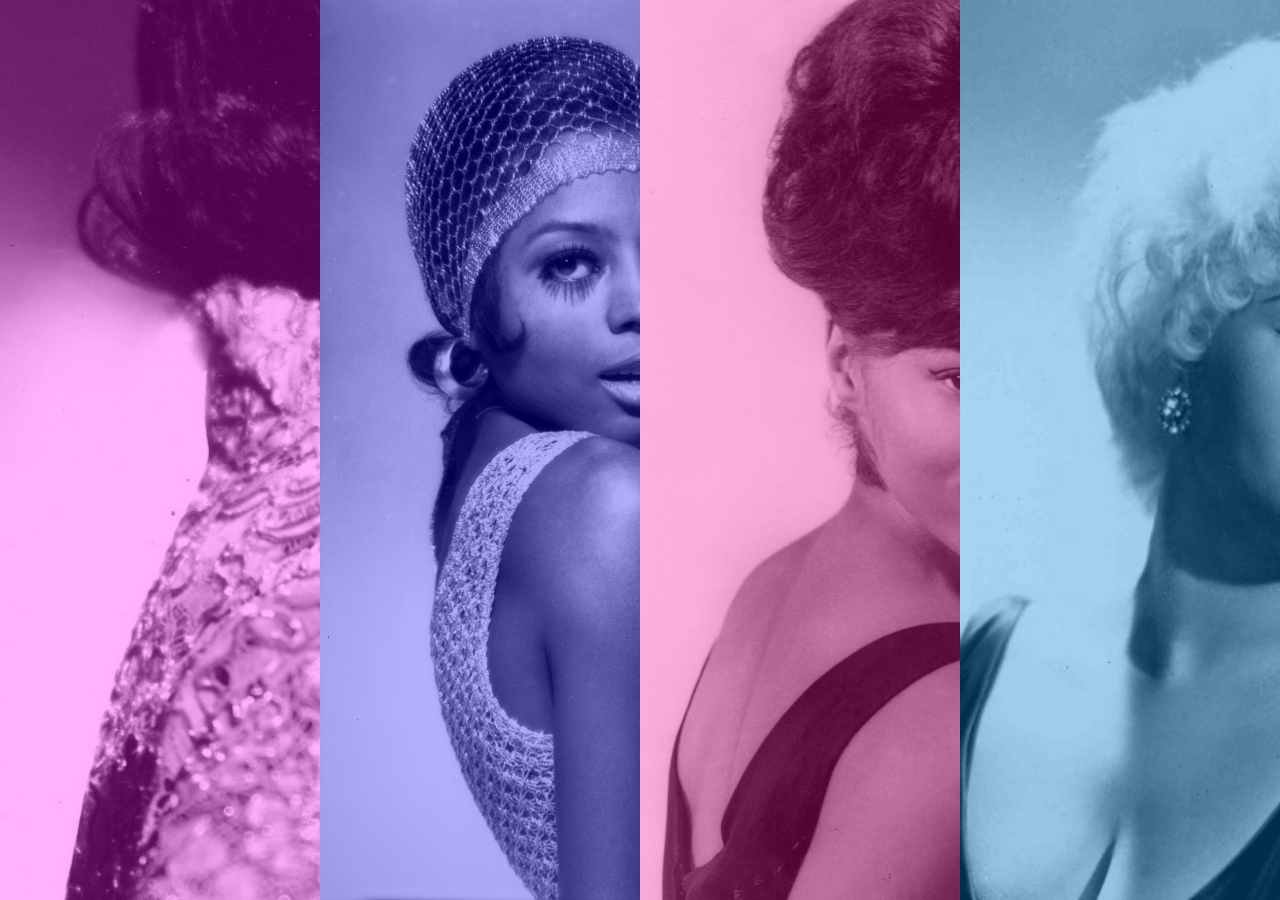
==== index.html @ ee01ff17 "first commit" ====
<!DOCTYPE html>
<html lang="es">
<head>
    <meta charset="UTF-8">
    <title>portada</title>
    <link rel="stylesheet" href="css/estilos2.css">
</head>
<body>

<section id="aretha">
    <div  class="c1"></div>
</section>
<section id="diana">
    <div class="c2"></div>
</section>
<section id="dionne">
    <div class="c3"></div>
</section>
<section id="etta">
    <div  class="c4"></div>
</section>
</body>
</html>
---- css/estilos2.css ----
section{
    position: absolute;
    width: 25%;
    height: 100%;
    top: 0;
    left: 0;
    background-size: cover;
    background-repeat: no-repeat;
}

#aretha{
    background-image: url("../img/aretha.jpg");
}
#aretha:hover{
    transition: 1s;
    height: 150%;
    top: -50%;
}

#diana{
    left: 25%;
    background-image: url("../img/diana.jpg");
}
#diana:hover{
    transition: 1s;
    height: 150%;
    top: -50%;
}
#dionne{
    left: 50%;
    background-image: url("../img/dionne.jpg");
}
#dionne:hover{
    transition: 1s;
    height: 150%;
    top: -50%;
}
#etta{
    left: 75%;
    background-image: url("../img/etta.jpg");
}
#etta:hover{
    transition: 1s;
    height: 150%;
    top: -50%;
}

div{
    position: static;
    top: 0;
    left: 0;
    width: 100%;
    height: 100%;
}
.c1{
    background-color: rgba(255,0,255,.3);
}
.c2{
    background-color: rgba(0,0,255,.3);
}
.c3{
    background-color: rgba(255,0,153,.3);
}
.c4{
    background-color: rgba(0,153,255,.3);
}
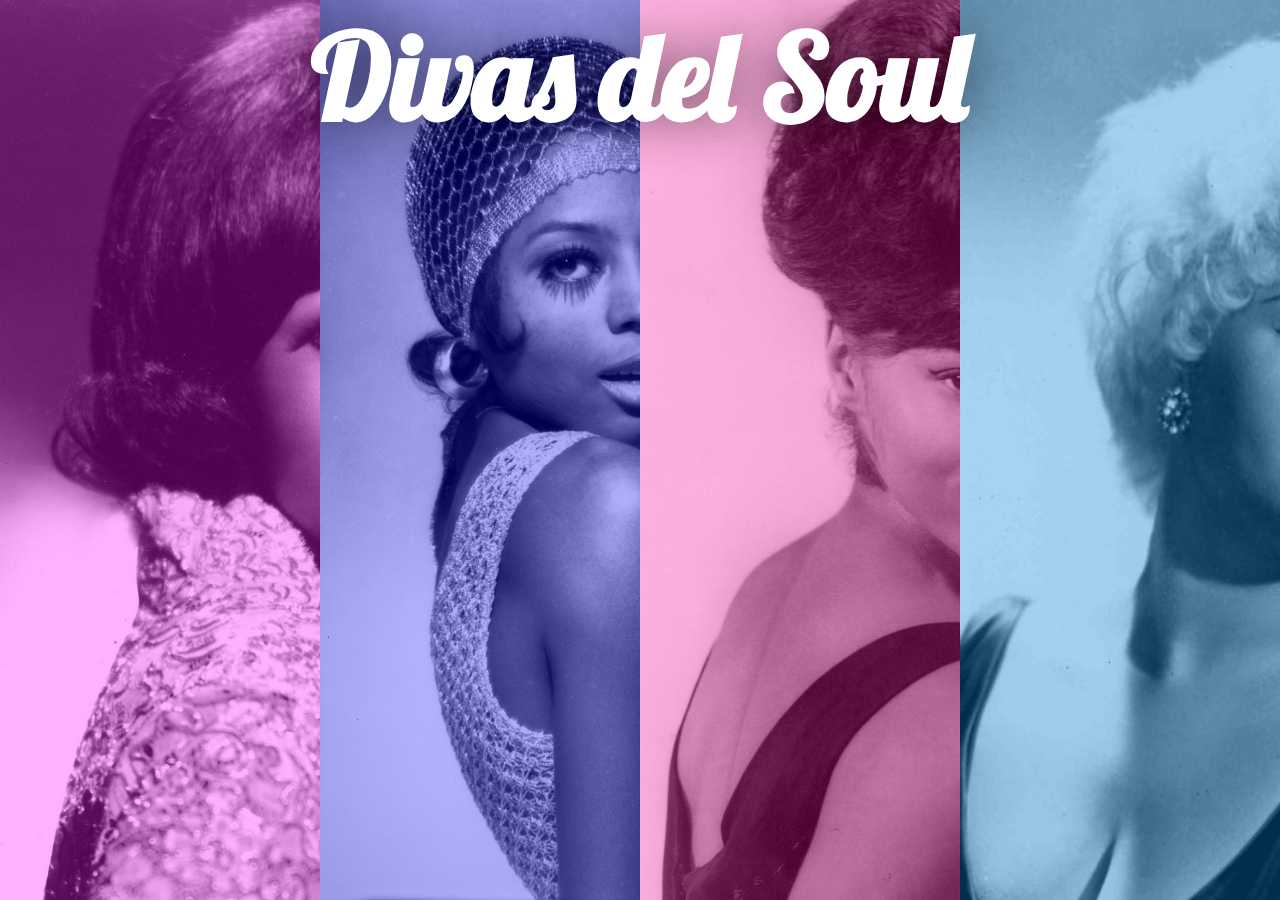
==== commit a3e2359b: "up" ====
--- a/index.html
+++ b/index.html
@@ -6,7 +6,9 @@
     <link rel="stylesheet" href="css/estilos2.css">
 </head>
 <body>
-
+<main>
+    <h1>Divas del Soul</h1>
+</main>
 <section id="aretha">
     <div  class="c1"></div>
 </section>
@@ -19,5 +21,8 @@
 <section id="etta">
     <div  class="c4"></div>
 </section>
+
+<script src="js/jquery-3.3.1.min.js"></script>
+<script src="js/accion2.js"></script>
 </body>
 </html>--- a/css/estilos2.css
+++ b/css/estilos2.css
@@ -1,3 +1,5 @@
+@import url('https://fonts.googleapis.com/css?family=Lobster|Open+Sans:400,700i,800');
+
 
 section{
     position: absolute;
@@ -64,4 +66,21 @@
 }
 .c4{
     background-color: rgba(0,153,255,.3);
+}
+
+main{
+    position: absolute;
+    height: 150px;
+    width: 100%;
+    top: 0;
+    left: 0;
+    z-index: 300;
+    text-align: center;
+    font-size: 60px;
+    font-family: 'Lobster', cursive;
+    color: white;
+}
+h1{
+    margin-top: 0;
+    text-shadow: 0 0 50px rgba(0,0,0,.5);
 }